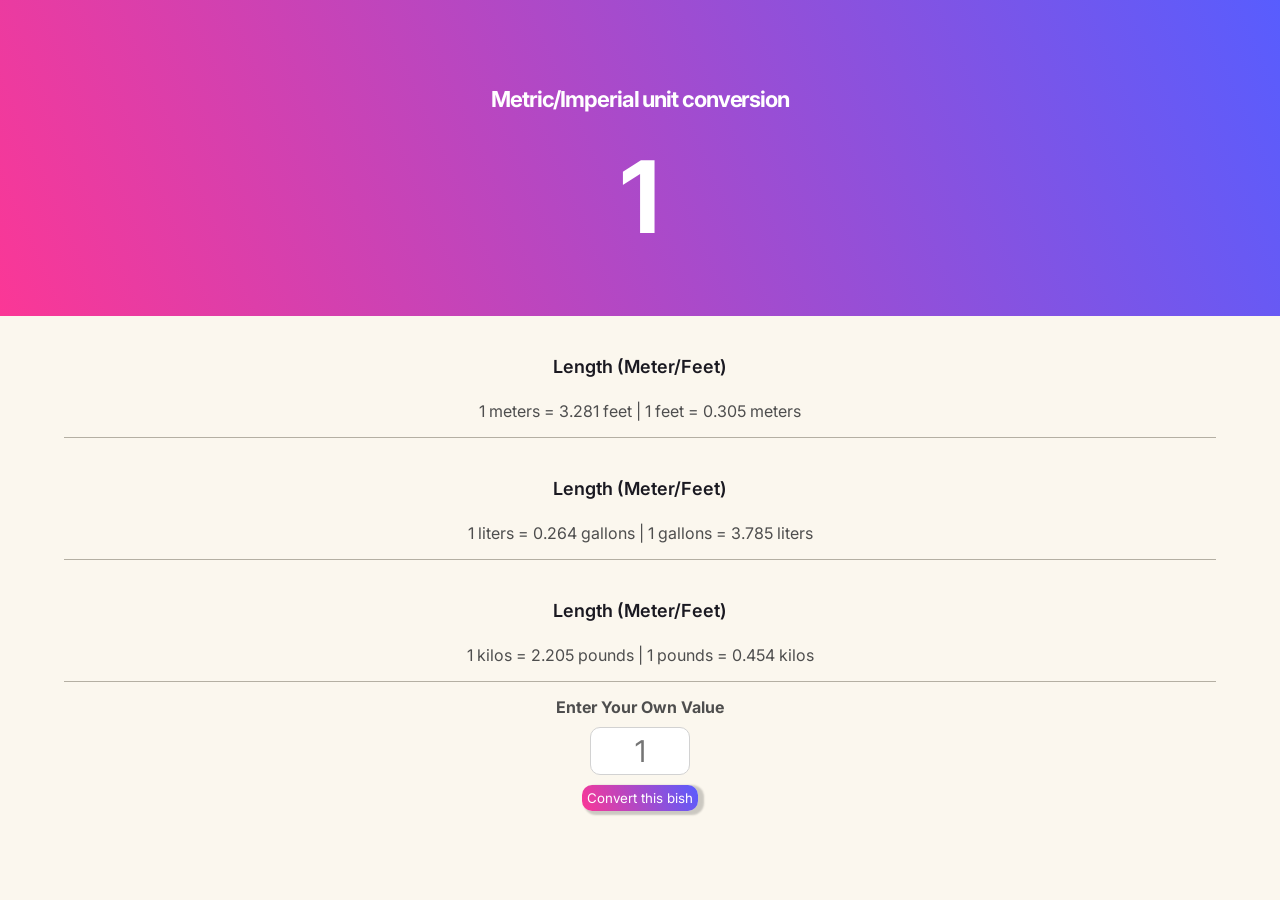
==== index.html @ a0776528 "Reorg" ====
<!DOCTYPE html>
<html lang="en">

<head>
    <meta charset="utf-8" />
    <link rel="preconnect" href="https://fonts.googleapis.com">
    <link rel="preconnect" href="https://fonts.gstatic.com" crossorigin>
    <link href="https://fonts.googleapis.com/css2?family=Inter:wght@400;600;800&display=swap" rel="stylesheet">
    <link href="./index.css" rel="stylesheet">
    <title>Unit Converter</title>
</head>

<body>
    <header id="header">
        <div>
            <h3>Metric/Imperial unit conversion</h3>
            <h1 id="the-number"></h1>
        </div>
    </header>
    <div id="conversions-container">
        <section>
            <h4>Length (Meter/Feet)</h4>
            <p class="text-small" id="longth"></p>
        </section>
        <section>
            <h4>Length (Meter/Feet)</h4>
            <p class="text-small" id="volume"></p>
        </section>
        <section>
            <h4>Length (Meter/Feet)</h4>
            <p class="text-small" id="mass"></p>
        </section>
        <form id="input-form">
            <h4 id="input-label">Enter Your Own Value</h4>
            <input type="number" min="0" max="9999" placeholder="1" id="input">
            <button type="submit" id="button">Convert this bish</button>
        </form>
    </div>
    <script src="index.js"></script>
</body>

</html>
---- index.css ----
:root {
    --background-light: #FBF7EE;
    --background-dark: #1F2937;
    --text-dark: #1A1921;
    --text-lm-grey: #4E4E4E;
    --text-dm-grey: #D2D2D2;
    --pink-purple-grad: linear-gradient(246.26deg, #585DFE 0%, #FB3796 100%);
    --blue-grad: linear-gradient(246.26deg, #2B75EC 0%, #2EC4DE 100%);
    --green-grad: linear-gradient(246.26deg, #05795A 0%, #10B680 100%);
    --pink-orange-grad: linear-gradient(246.26deg, #ED4880 0%, #F38B17 100%);
    --purple-grad: linear-gradient(246.26deg, #18244A 0%, #3B69E1 100%);
}

* {
    box-sizing: border-box;
}

body {
    margin: 0;
    background-color: var(--background-light);
    font-family: 'Inter', sans-serif;
    font-weight: 800;
    color: var(--text-dark)
}

header {
    margin: 0;
    padding: 40px;
    text-align: center;
    background: var(--pink-purple-grad);
    color: #FFFFFF;
}

header h3 {
    font-size: 22px;
    line-height: 38px;

    text-align: center;
    letter-spacing: -0.05em;
    margin: 40px 0;
}

header h1 {
    font-size: 100px;
    line-height: 24px;
}

#conversions-container {
    text-align: center;
    margin: 40px 0 0;
}

section {
    width: 90%;
    margin: 40px auto 0;
    border-bottom: 1px solid #b4afa3;
}

section h4 {
    font-weight: 600;
    font-size: 18px;
}

section p {
    font-weight: 400;
    font-size: 16px;
    line-height: 20px;

    color: var(--text-lm-grey);
}

form {
    font-family: 'Inter', sans-serif;
    display: flex;
    flex-direction: column;
    align-items: center;
}

#input-label {
    color: var(--text-lm-grey);
    margin-top: 15px;
    margin-bottom: 0;
}

input {
    margin: 10px 0 0;
    padding: 5px;
    border-radius: 10px;
    text-align: center;
    font-size: 30px;
    font-family: 'Inter', sans-serif;
    width: 100px;
    border: 1px solid var(--text-dm-grey);
}

input::-webkit-outer-spin-button,
input::-webkit-inner-spin-button {
  -webkit-appearance: none;
  margin: 0;
}

input[type=number] {
  -moz-appearance: textfield;
}

button {
    margin-top: 10px;
    margin-bottom: 0px;
    font-family: 'Inter', sans-serif;
    color: #FFFFFF;
    background: var(--pink-purple-grad);
    padding: 5px;
    border: none;
    border-radius: 10px;
    box-shadow: 4px 2px 2px 2px rgba(0, 0, 0, 0.19);
}

button:hover {
    cursor: pointer;
}

button:active {
    box-shadow: inset 5px 5px 10px -3px rgba(0, 0, 0, 0.7);
}
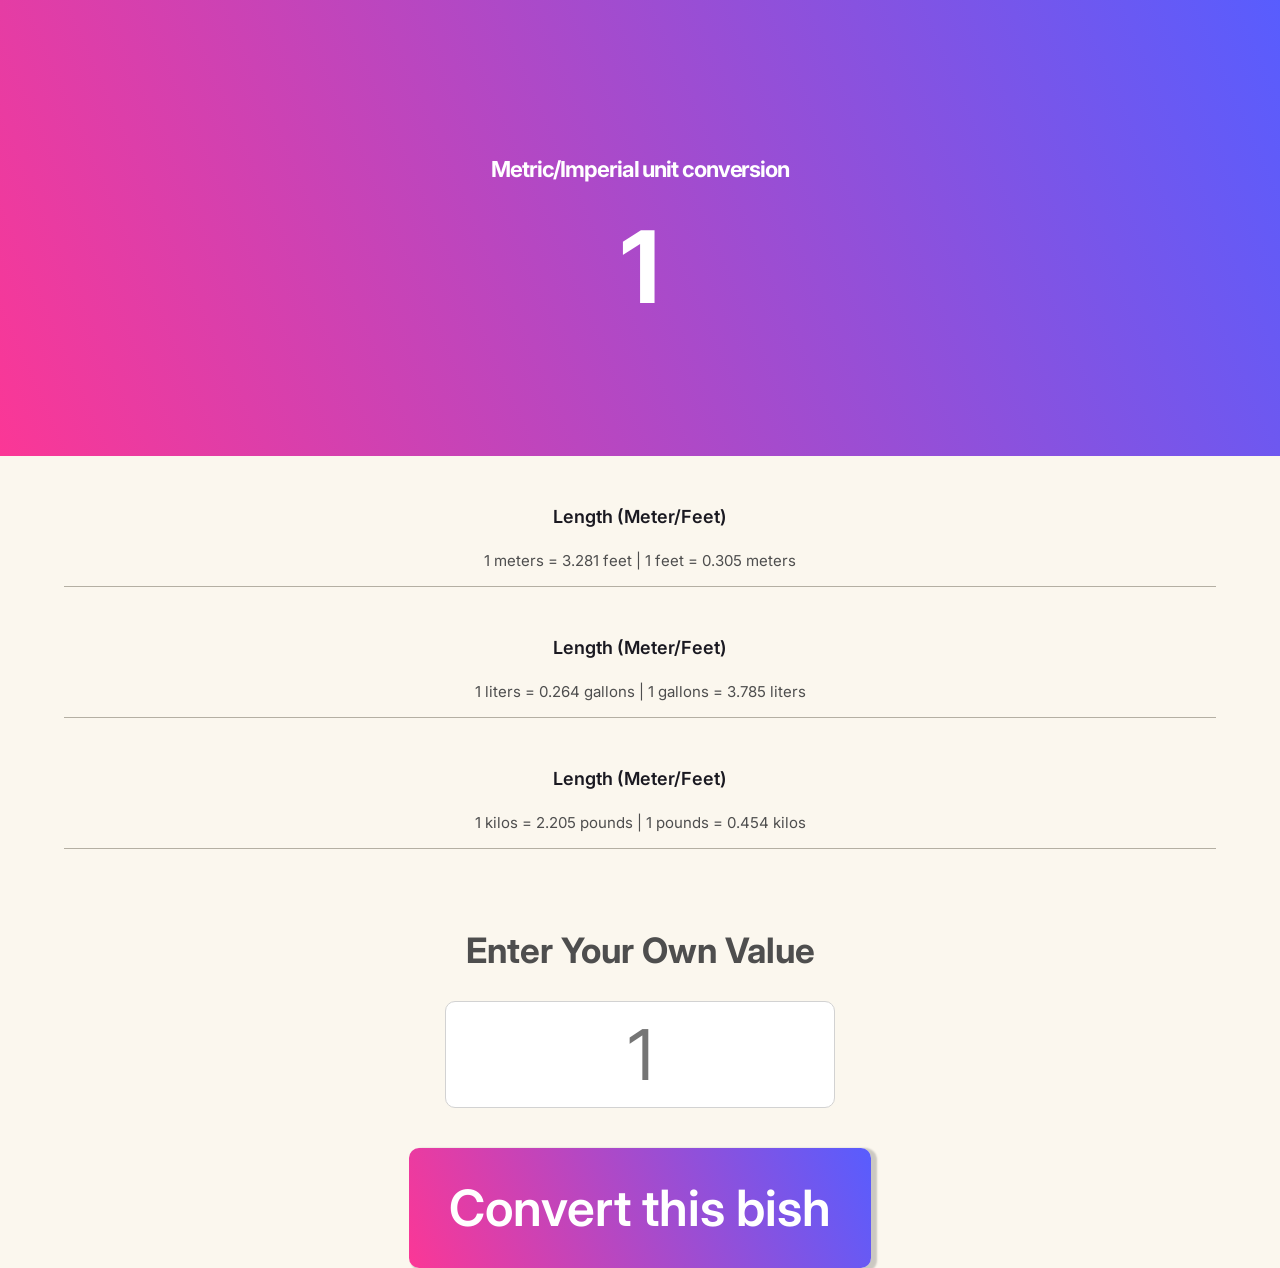
==== commit b31658e5: "Initialize mobile branch - mobile styling" ====
--- a/index.html
+++ b/index.html
@@ -19,16 +19,22 @@
     </header>
     <div id="conversions-container">
         <section>
+            <div class="section-div">
             <h4>Length (Meter/Feet)</h4>
             <p class="text-small" id="longth"></p>
+            </div>
         </section>
         <section>
+            <div class="section-div">
             <h4>Length (Meter/Feet)</h4>
             <p class="text-small" id="volume"></p>
+            </div>
         </section>
         <section>
+            <div class="section-div">
             <h4>Length (Meter/Feet)</h4>
             <p class="text-small" id="mass"></p>
+            </div>
         </section>
         <form id="input-form">
             <h4 id="input-label">Enter Your Own Value</h4>
--- a/index.css
+++ b/index.css
@@ -25,7 +25,7 @@
 
 header {
     margin: 0;
-    padding: 40px;
+    padding: 110px;
     text-align: center;
     background: var(--pink-purple-grad);
     color: #FFFFFF;
@@ -50,9 +50,9 @@
     margin: 40px 0 0;
 }
 
-section {
+.section-div {
     width: 90%;
-    margin: 40px auto 0;
+    margin: 50px auto;
     border-bottom: 1px solid #b4afa3;
 }
 
@@ -63,9 +63,8 @@
 
 section p {
     font-weight: 400;
-    font-size: 16px;
+    font-size: 15px;
     line-height: 20px;
-
     color: var(--text-lm-grey);
 }
 
@@ -74,22 +73,24 @@
     display: flex;
     flex-direction: column;
     align-items: center;
+    justify-content: center;
 }
 
 #input-label {
     color: var(--text-lm-grey);
-    margin-top: 15px;
+    font-size: 35px;
+    margin-top: 30px;
     margin-bottom: 0;
 }
 
 input {
-    margin: 10px 0 0;
-    padding: 5px;
+    margin: 30px 0;
+    padding: 10px;
     border-radius: 10px;
     text-align: center;
-    font-size: 30px;
+    font-size: 70px;
     font-family: 'Inter', sans-serif;
-    width: 100px;
+    min-width: 100px;
     border: 1px solid var(--text-dm-grey);
 }
 
@@ -107,9 +108,11 @@
     margin-top: 10px;
     margin-bottom: 0px;
     font-family: 'Inter', sans-serif;
+    font-weight: 600;
+    font-size: 50px;
     color: #FFFFFF;
     background: var(--pink-purple-grad);
-    padding: 5px;
+    padding: 30px 40px;
     border: none;
     border-radius: 10px;
     box-shadow: 4px 2px 2px 2px rgba(0, 0, 0, 0.19);
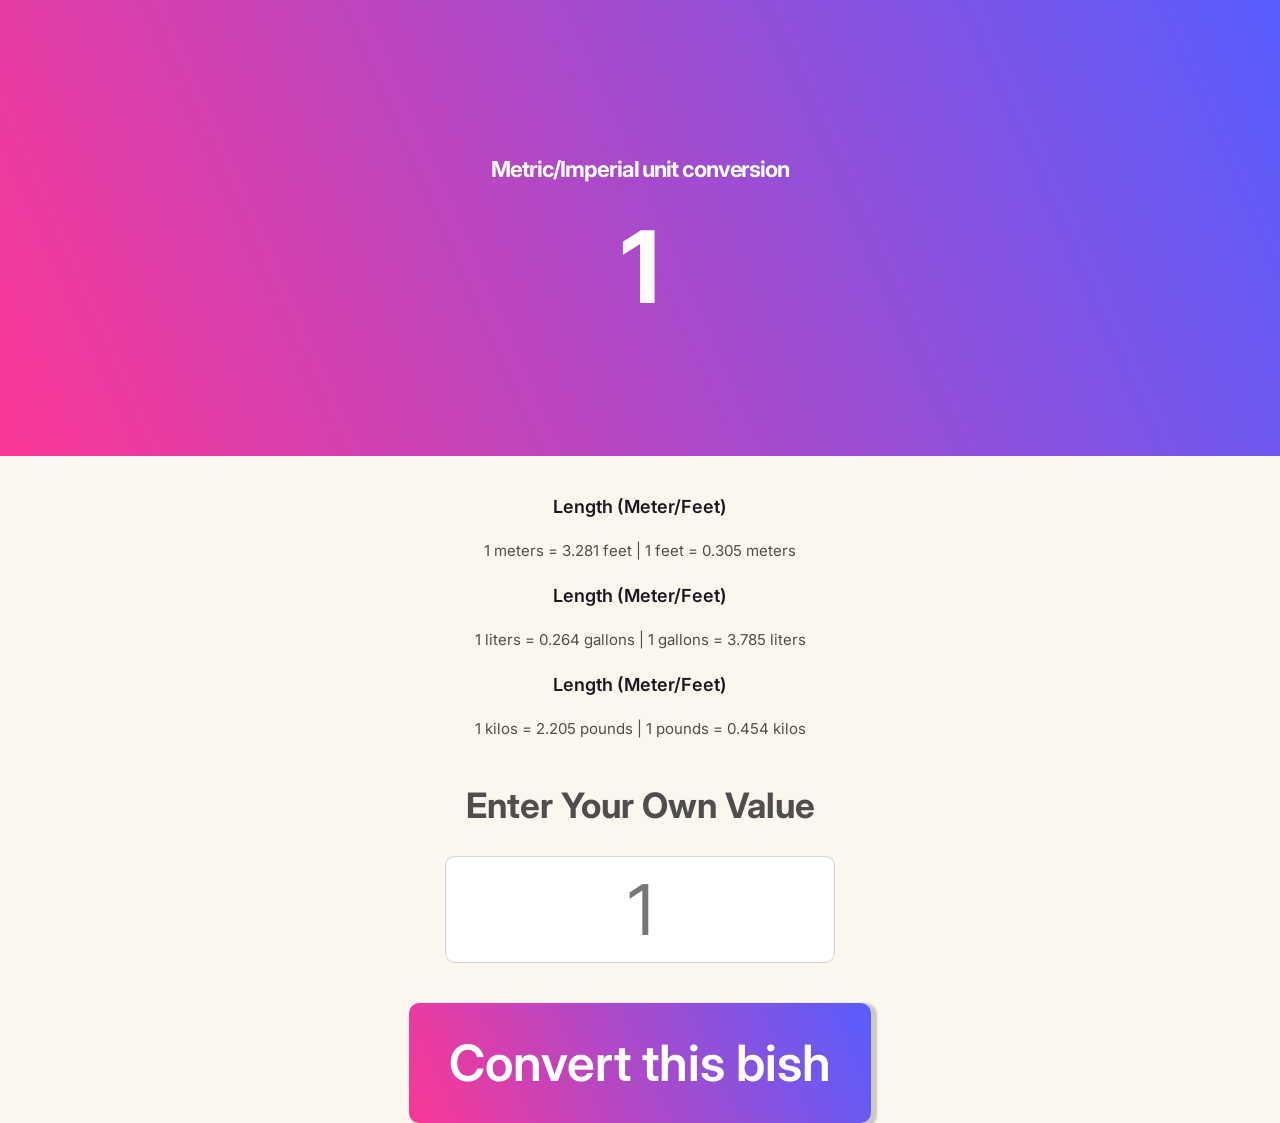
==== commit dbf78900: "Remove './' from css link" ====
--- a/index.html
+++ b/index.html
@@ -6,7 +6,7 @@
     <link rel="preconnect" href="https://fonts.googleapis.com">
     <link rel="preconnect" href="https://fonts.gstatic.com" crossorigin>
     <link href="https://fonts.googleapis.com/css2?family=Inter:wght@400;600;800&display=swap" rel="stylesheet">
-    <link href="./index.css" rel="stylesheet">
+    <link href="index.css" rel="stylesheet">
     <title>Unit Converter</title>
 </head>
 
@@ -19,22 +19,16 @@
     </header>
     <div id="conversions-container">
         <section>
-            <div class="section-div">
             <h4>Length (Meter/Feet)</h4>
             <p class="text-small" id="longth"></p>
-            </div>
         </section>
         <section>
-            <div class="section-div">
             <h4>Length (Meter/Feet)</h4>
             <p class="text-small" id="volume"></p>
-            </div>
         </section>
         <section>
-            <div class="section-div">
             <h4>Length (Meter/Feet)</h4>
             <p class="text-small" id="mass"></p>
-            </div>
         </section>
         <form id="input-form">
             <h4 id="input-label">Enter Your Own Value</h4>
